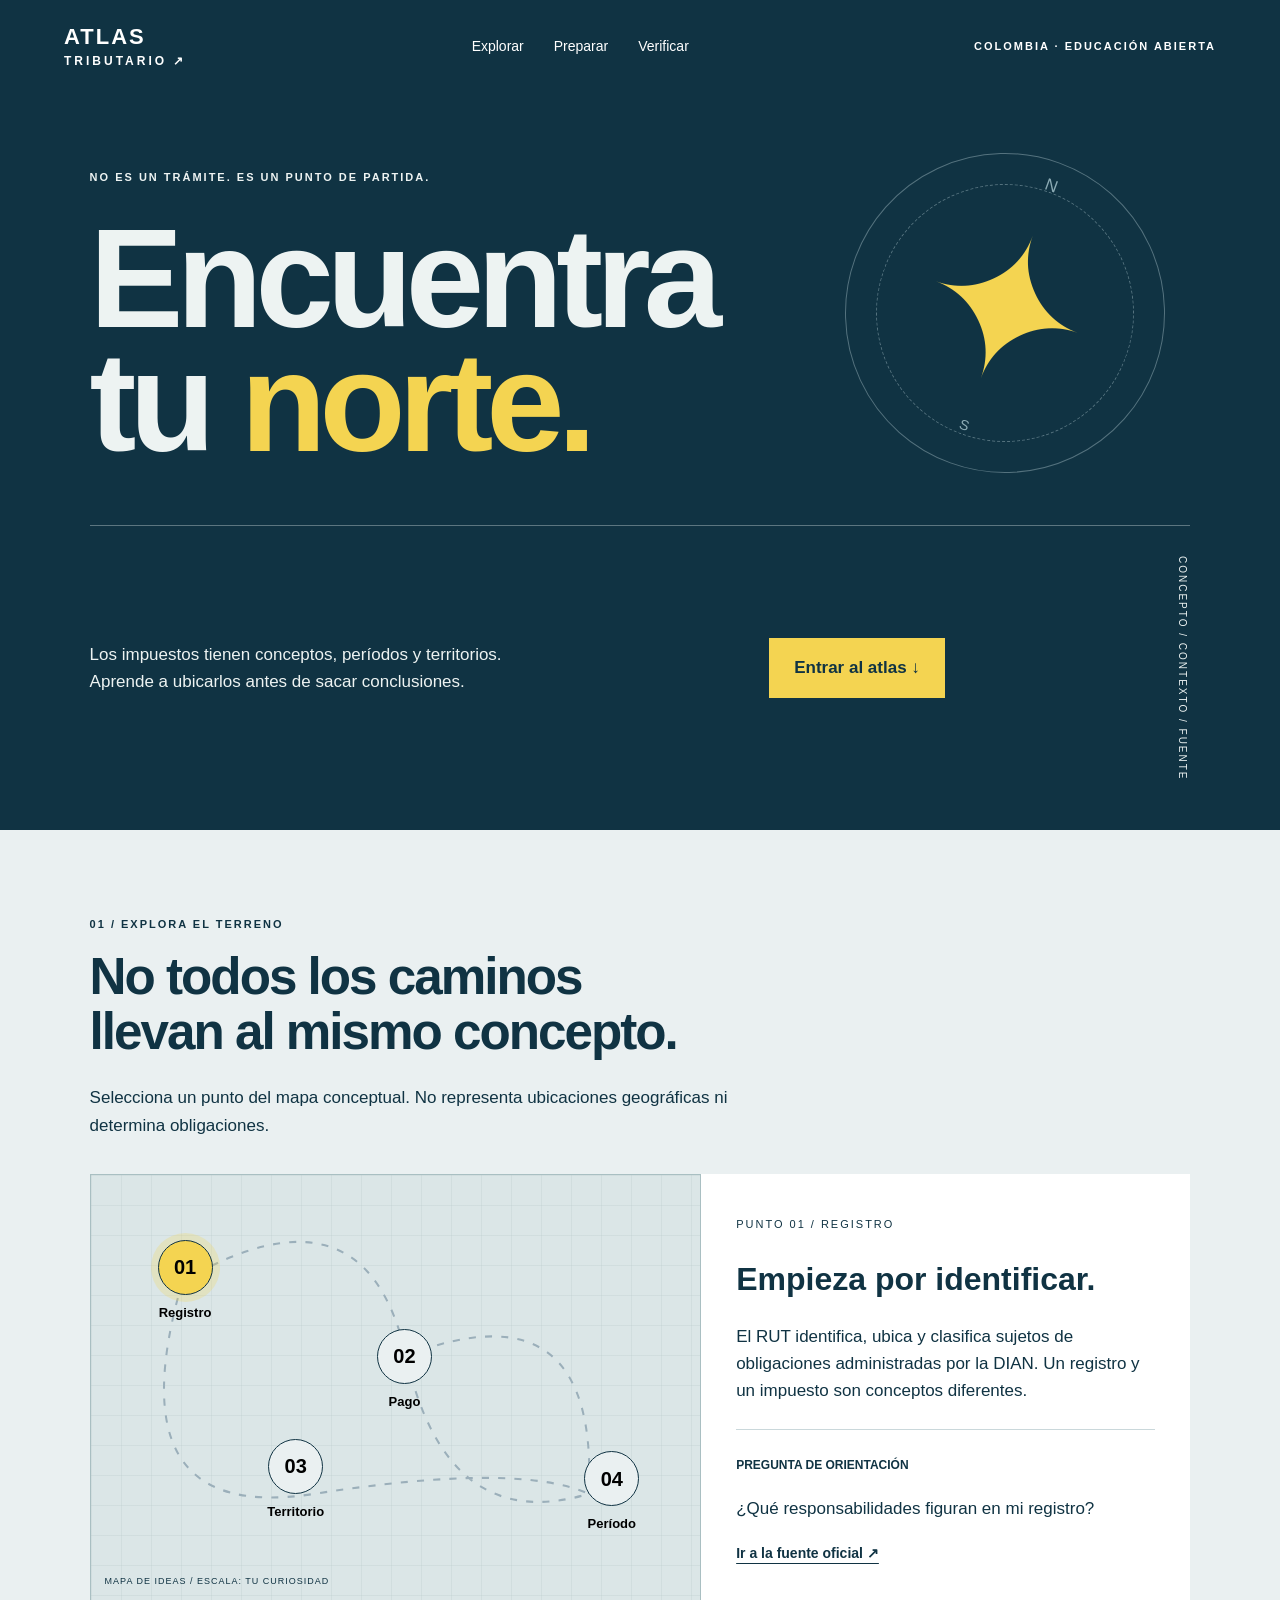
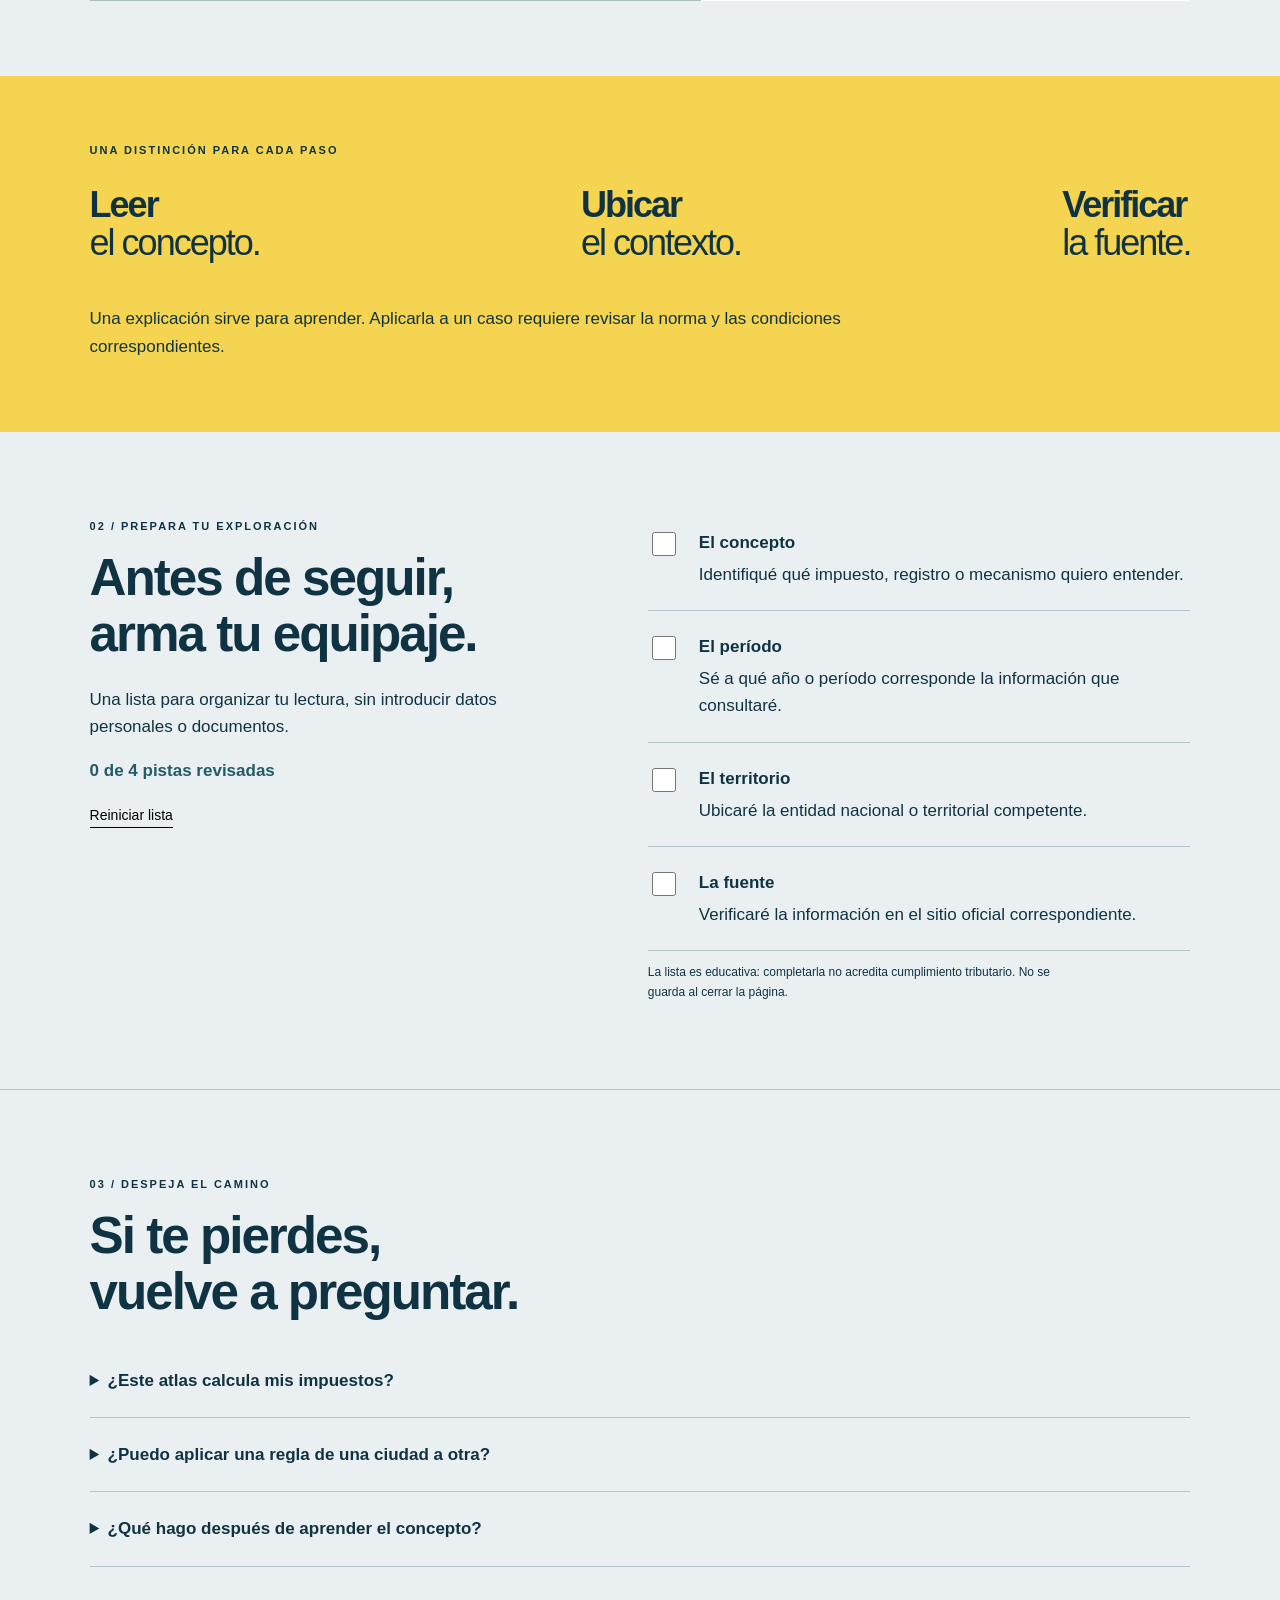
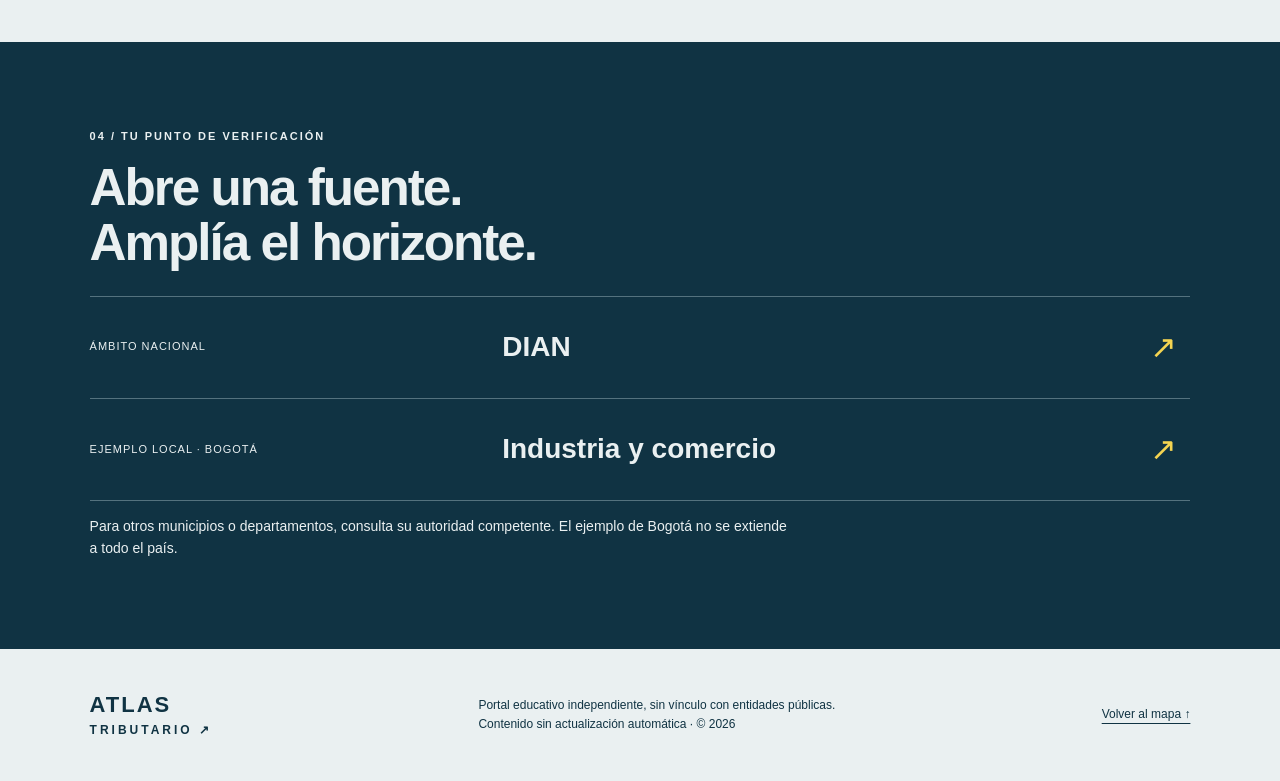
==== index.html @ 51812198 "Add files via upload" ====
<!doctype html><html lang="es"><head><meta charset="utf-8"><meta name="viewport" content="width=device-width,initial-scale=1"><title>Atlas Tributario — Encuentra tu norte</title><meta name="description" content="Explora conceptos de impuestos de Colombia con un atlas educativo interactivo."><link rel="stylesheet" href="estilos.css"><link rel="icon" href="favicon.svg"><script defer src="script.js"></script></head><body><a class="skip" href="#mapa">Saltar al mapa</a><header><a class="brand" href="index.html">ATLAS<span>TRIBUTARIO ↗</span></a><nav><a href="#mapa">Explorar</a><a href="#equipaje">Preparar</a><a href="#fuentes">Verificar</a></nav><span class="country">COLOMBIA · EDUCACIÓN ABIERTA</span></header><main><section class="hero"><p class="eyebrow">NO ES UN TRÁMITE. ES UN PUNTO DE PARTIDA.</p><h1>Encuentra<br>tu <span>norte.</span></h1><div class="hero-bottom"><p>Los impuestos tienen conceptos, períodos y territorios. Aprende a ubicarlos antes de sacar conclusiones.</p><a href="#mapa" class="button">Entrar al atlas ↓</a><span class="coordinate">CONCEPTO / CONTEXTO / FUENTE</span></div><div class="compass" aria-hidden="true"><div> N </div><span>✦</span><small>S</small></div></section><section id="mapa" class="explorer"><div class="heading"><p class="eyebrow">01 / EXPLORA EL TERRENO</p><h2>No todos los caminos<br>llevan al mismo concepto.</h2><p>Selecciona un punto del mapa conceptual. No representa ubicaciones geográficas ni determina obligaciones.</p></div><div class="map-layout"><div class="map" role="group" aria-label="Puntos del mapa conceptual"><svg viewBox="0 0 600 400" preserveAspectRatio="none" aria-hidden="true"><path d="M90 100 Q270 0 310 170 T490 300 M90 100 Q20 330 220 300 T490 300 M310 170 Q500 100 490 300" fill="none" stroke="#9bafba" stroke-width="2" stroke-dasharray="7 9"/></svg><button class="point p0 active" data-point="0" aria-pressed="true"><b>01</b> Registro</button><button class="point p1" data-point="1" aria-pressed="false"><b>02</b> Pago</button><button class="point p2" data-point="2" aria-pressed="false"><b>03</b> Territorio</button><button class="point p3" data-point="3" aria-pressed="false"><b>04</b> Período</button><span class="map-caption">MAPA DE IDEAS / ESCALA: TU CURIOSIDAD</span></div><article class="field-note" aria-live="polite"><span id="topic-label">PUNTO 01 / REGISTRO</span><h3 id="topic-title">Empieza por identificar.</h3><p id="topic-copy">El RUT identifica, ubica y clasifica sujetos de obligaciones administradas por la DIAN. Un registro y un impuesto son conceptos diferentes.</p><div><strong>Pregunta de orientación</strong><p id="topic-question">¿Qué responsabilidades figuran en mi registro?</p></div><a id="topic-source" href="https://www.dian.gov.co/tramitesservicios/tramites-y-servicios/tributarios/Paginas/RUT.aspx" target="_blank" rel="noopener noreferrer">Ir a la fuente oficial ↗</a></article></div></section><section class="distances"><p class="eyebrow">UNA DISTINCIÓN PARA CADA PASO</p><div><h2>Leer<br><span>el concepto.</span></h2><h2>Ubicar<br><span>el contexto.</span></h2><h2>Verificar<br><span>la fuente.</span></h2></div><p>Una explicación sirve para aprender. Aplicarla a un caso requiere revisar la norma y las condiciones correspondientes.</p></section><section id="equipaje" class="packing"><div><p class="eyebrow">02 / PREPARA TU EXPLORACIÓN</p><h2>Antes de seguir,<br>arma tu equipaje.</h2><p>Una lista para organizar tu lectura, sin introducir datos personales o documentos.</p><p class="progress" id="progress" role="status">0 de 4 pistas revisadas</p><button id="reset" class="reset">Reiniciar lista</button></div><div class="checklist"><label><input type="checkbox"><span><b>El concepto</b>Identifiqué qué impuesto, registro o mecanismo quiero entender.</span></label><label><input type="checkbox"><span><b>El período</b>Sé a qué año o período corresponde la información que consultaré.</span></label><label><input type="checkbox"><span><b>El territorio</b>Ubicaré la entidad nacional o territorial competente.</span></label><label><input type="checkbox"><span><b>La fuente</b>Verificaré la información en el sitio oficial correspondiente.</span></label><p class="small">La lista es educativa: completarla no acredita cumplimiento tributario. No se guarda al cerrar la página.</p></div></section><section class="questions"><p class="eyebrow">03 / DESPEJA EL CAMINO</p><h2>Si te pierdes,<br>vuelve a preguntar.</h2><details><summary>¿Este atlas calcula mis impuestos?</summary><p>No. Explica conceptos y propone preguntas de orientación. No presenta declaraciones ni recibe pagos.</p></details><details><summary>¿Puedo aplicar una regla de una ciudad a otra?</summary><p>No la asumas aplicable: verifica la jurisdicción y las reglas de la autoridad competente. Las referencias locales del atlas están identificadas como ejemplos.</p></details><details><summary>¿Qué hago después de aprender el concepto?</summary><p>Consulta la norma, el período y las condiciones de tu caso en las fuentes oficiales. Para orientación individual, acude a un profesional competente.</p></details></section><section id="fuentes" class="sources"><p class="eyebrow">04 / TU PUNTO DE VERIFICACIÓN</p><h2>Abre una fuente.<br>Amplía el horizonte.</h2><a href="https://www.dian.gov.co/" target="_blank" rel="noopener noreferrer"><span>ÁMBITO NACIONAL</span><b>DIAN</b><i>↗</i></a><a href="https://www.haciendabogota.gov.co/es/impuestos/impuesto-de-industria-y-comercio-ica" target="_blank" rel="noopener noreferrer"><span>EJEMPLO LOCAL · BOGOTÁ</span><b>Industria y comercio</b><i>↗</i></a><p>Para otros municipios o departamentos, consulta su autoridad competente. El ejemplo de Bogotá no se extiende a todo el país.</p></section></main><footer><a class="brand" href="index.html">ATLAS<span>TRIBUTARIO ↗</span></a><p>Portal educativo independiente, sin vínculo con entidades públicas.<br>Contenido sin actualización automática · © 2026</p><a href="#mapa">Volver al mapa ↑</a></footer></body></html>
---- estilos.css ----
*{box-sizing:border-box}html{scroll-behavior:smooth}body{margin:0;color:#103343;background:#eaf0f1;font:17px/1.6 Arial,sans-serif}a{color:inherit;text-underline-offset:5px}button{font:inherit;cursor:pointer}a:focus-visible,button:focus-visible,input:focus-visible,summary:focus-visible{outline:3px solid #df5a26;outline-offset:5px}.skip{position:absolute;top:-100px}.skip:focus{top:0;background:white;padding:15px;z-index:10}header{display:flex;justify-content:space-between;align-items:center;gap:25px;padding:25px 5%;background:#103343;color:white}.brand{text-decoration:none;font-weight:900;font-size:22px;line-height:1.1;letter-spacing:2px}.brand span{display:block;font-size:12px;letter-spacing:3px;margin-top:6px}nav{display:flex;gap:30px}nav a{text-decoration:none;font-size:14px}.country,.eyebrow{font-size:11px;font-weight:bold;letter-spacing:2px}.hero{position:relative;background:#103343;color:#edf3f2;padding:65px 7% 50px;overflow:hidden}.hero h1{position:relative;z-index:1;font:900 clamp(70px,11vw,158px)/.88 Arial,sans-serif;letter-spacing:-7px;margin:30px 0 60px}.hero h1 span{color:#f4d451}.hero-bottom{position:relative;z-index:1;display:flex;align-items:center;justify-content:space-between;gap:35px;border-top:1px solid #5c7680;padding-top:30px}.hero-bottom p{max-width:450px;margin:0}.button{background:#f4d451;color:#103343;padding:16px 25px;font-weight:bold;text-decoration:none;white-space:nowrap}.coordinate{font-size:10px;writing-mode:vertical-rl;letter-spacing:2px}.compass{position:absolute;right:9%;top:60px;width:320px;height:320px;border:1px solid #54727e;border-radius:50%;text-align:center;transform:rotate(20deg);color:#8cabb4}.compass:before{content:'';position:absolute;inset:30px;border:1px dashed #54727e;border-radius:50%}.compass div{padding:10px}.compass span{display:block;font-size:200px;line-height:1.1;color:#f4d451}.compass small{display:block}.explorer,.packing,.questions,.sources{padding:75px 7%;max-width:1500px;margin:auto}h2{font-size:clamp(32px,4vw,55px);line-height:1.08;letter-spacing:-2px;margin:15px 0 25px}.heading>p:last-child{max-width:690px}.map-layout{display:grid;grid-template-columns:1.25fr 1fr;margin-top:35px}.map{position:relative;min-height:420px;background-color:#dbe6e7;background-image:linear-gradient(#bdcece55 1px,transparent 1px),linear-gradient(90deg,#bdcece55 1px,transparent 1px);background-size:30px 30px;border:1px solid #a9bfc2}.map svg{position:absolute;inset:0;width:100%;height:100%}.point{position:absolute;display:flex;flex-direction:column;align-items:center;gap:8px;background:none;border:0;font-size:13px;font-weight:bold}.point b{display:grid;place-items:center;width:55px;height:55px;border:1px solid #103343;border-radius:50%;background:#eaf0f1;font-size:20px}.point.active b{background:#f4d451;box-shadow:0 0 0 7px #f4d45140}.p0{top:15%;left:10%}.p1{top:36%;left:46%}.p2{bottom:18%;left:28%}.p3{bottom:15%;right:9%}.map-caption{position:absolute;bottom:12px;left:14px;font-size:9px;letter-spacing:1px}.field-note{background:#fff;padding:35px}.field-note>span{font-size:11px;letter-spacing:2px}.field-note h3{font-size:32px;line-height:1.15;margin:25px 0}.field-note>div{border-top:1px solid #cad8db;margin-top:25px;padding-top:20px}.field-note strong{font-size:12px;text-transform:uppercase}.field-note a{font-size:14px;font-weight:bold}.distances{background:#f4d451;padding:55px 7%}.distances>div{display:flex;justify-content:space-between;gap:30px}.distances h2{font-size:36px}.distances h2 span{font-weight:normal}.distances>p:last-child{max-width:770px}.packing{display:grid;grid-template-columns:1fr 1.1fr;gap:65px}.packing>div>p{max-width:430px}.progress{font-weight:bold;color:#235b69}.reset{background:none;border:0;border-bottom:1px solid;padding:0;font-size:14px}.checklist label{display:flex;gap:20px;padding:22px 0;border-bottom:1px solid #b5c7cd;cursor:pointer}.checklist input{width:24px;height:24px;flex-shrink:0;accent-color:#103343}.checklist b{display:block;margin-bottom:5px}.small{font-size:12px}.questions{border-top:1px solid #b5c7cd}details{padding:23px 0;border-bottom:1px solid #b5c7cd}summary{font-weight:bold;cursor:pointer}details p{max-width:780px}.sources{background:#103343;color:#eaf0f1;max-width:none}.sources>a{display:grid;grid-template-columns:1fr 1.6fr 40px;align-items:center;gap:20px;border-top:1px solid #54727e;padding:25px 0;text-decoration:none}.sources>a:last-of-type{border-bottom:1px solid #54727e}.sources>a>span{font-size:11px;letter-spacing:1px}.sources b{font-size:28px}.sources i{font-size:32px;font-style:normal;color:#f4d451}.sources>p:last-child{font-size:14px;max-width:700px}footer{display:flex;gap:30px;justify-content:space-between;align-items:center;padding:35px 7%}footer p,footer>a:last-child{font-size:12px}@media(max-width:950px){.country{display:none}.compass{right:-40px;opacity:.4}.hero-bottom{flex-wrap:wrap}.coordinate{display:none}.map-layout{grid-template-columns:1fr}.packing{gap:30px}.distances h2{font-size:28px}}@media(max-width:650px){header{flex-wrap:wrap;padding:22px 6%}nav{gap:22px}.hero{padding:45px 6%}.hero h1{font-size:80px;letter-spacing:-4px;margin-bottom:40px}.hero-bottom{gap:25px}.compass{width:260px;height:260px;top:30px;right:-90px}.compass span{font-size:150px}.explorer,.packing,.questions,.sources{padding:50px 6%}.packing{grid-template-columns:1fr}.distances{padding:40px 6%}.distances>div{flex-direction:column;gap:0}.distances h2{margin:10px 0 20px}.field-note{padding:25px}.map{min-height:350px}.sources>a{grid-template-columns:1fr 30px}.sources>a span{grid-column:1/-1}.sources b{font-size:23px}footer{flex-direction:column;align-items:start;padding:30px 6%}}@media(prefers-reduced-motion:reduce){html{scroll-behavior:auto}}
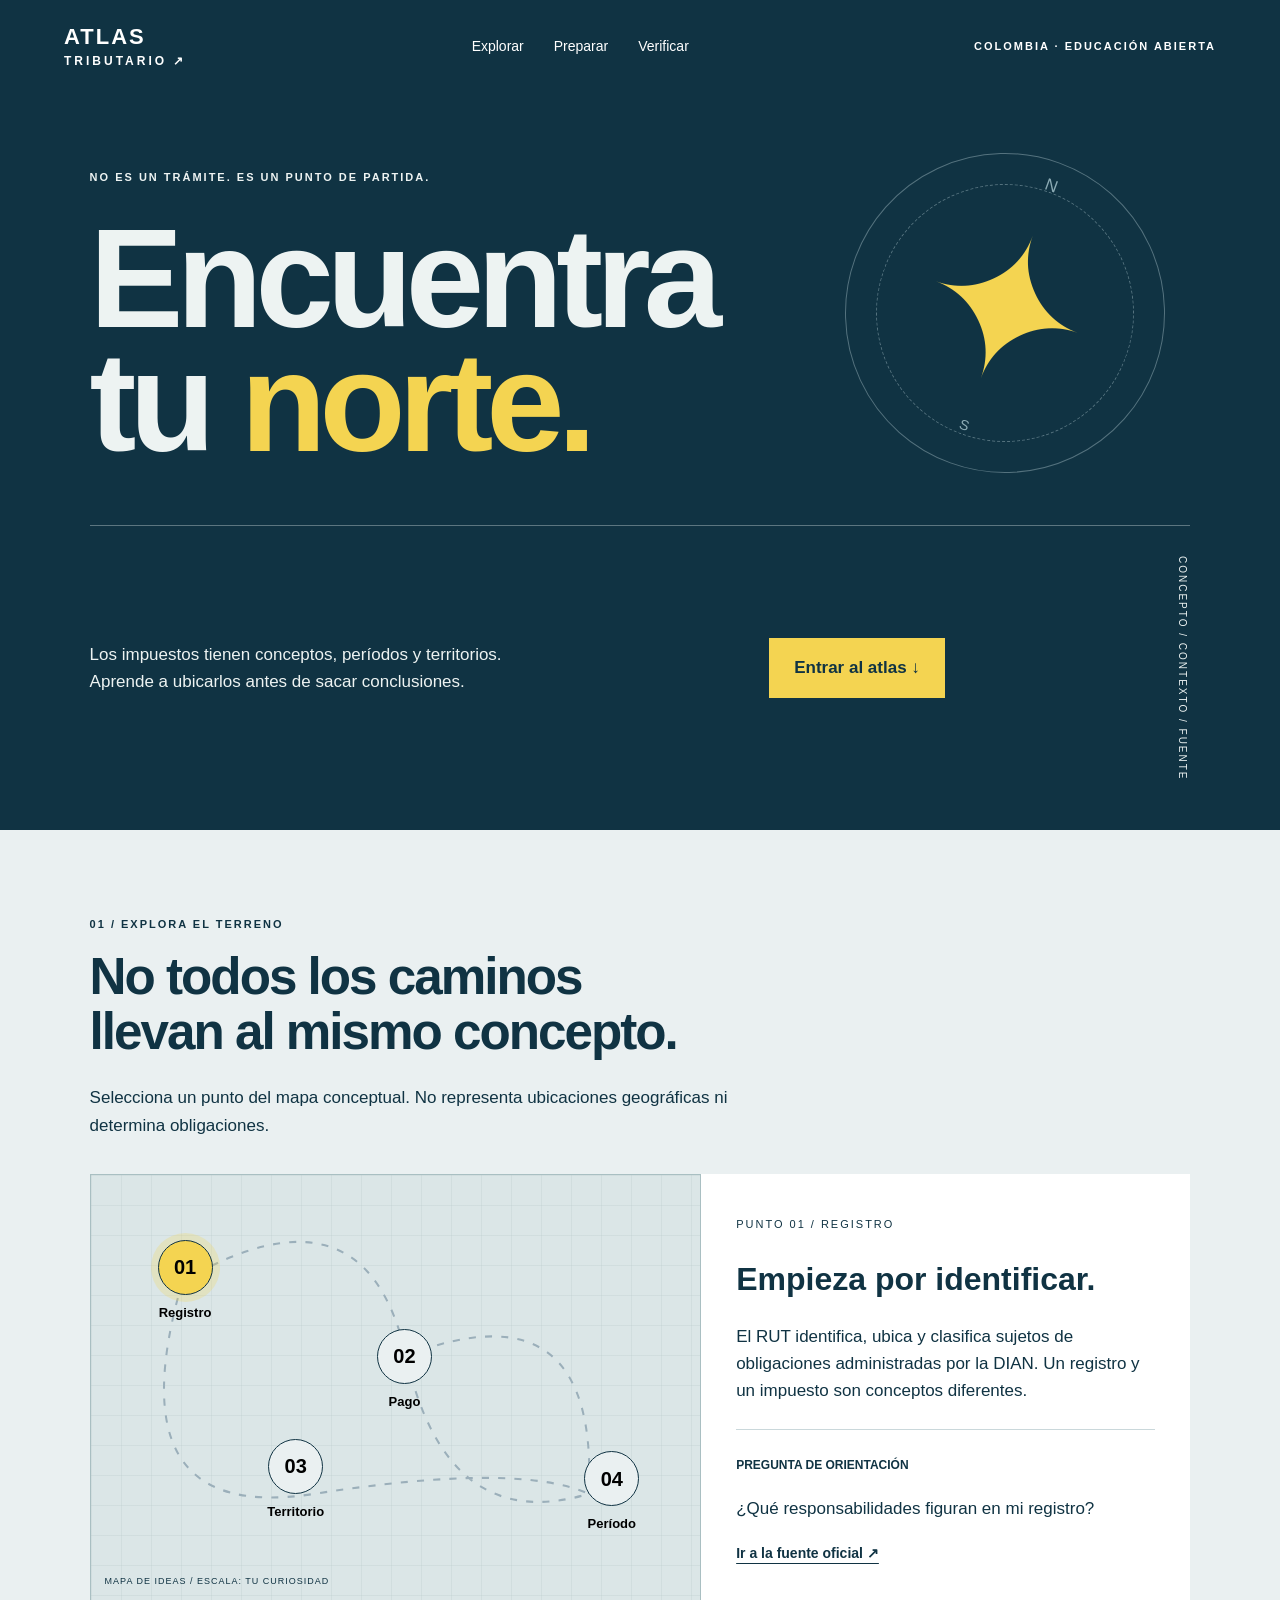
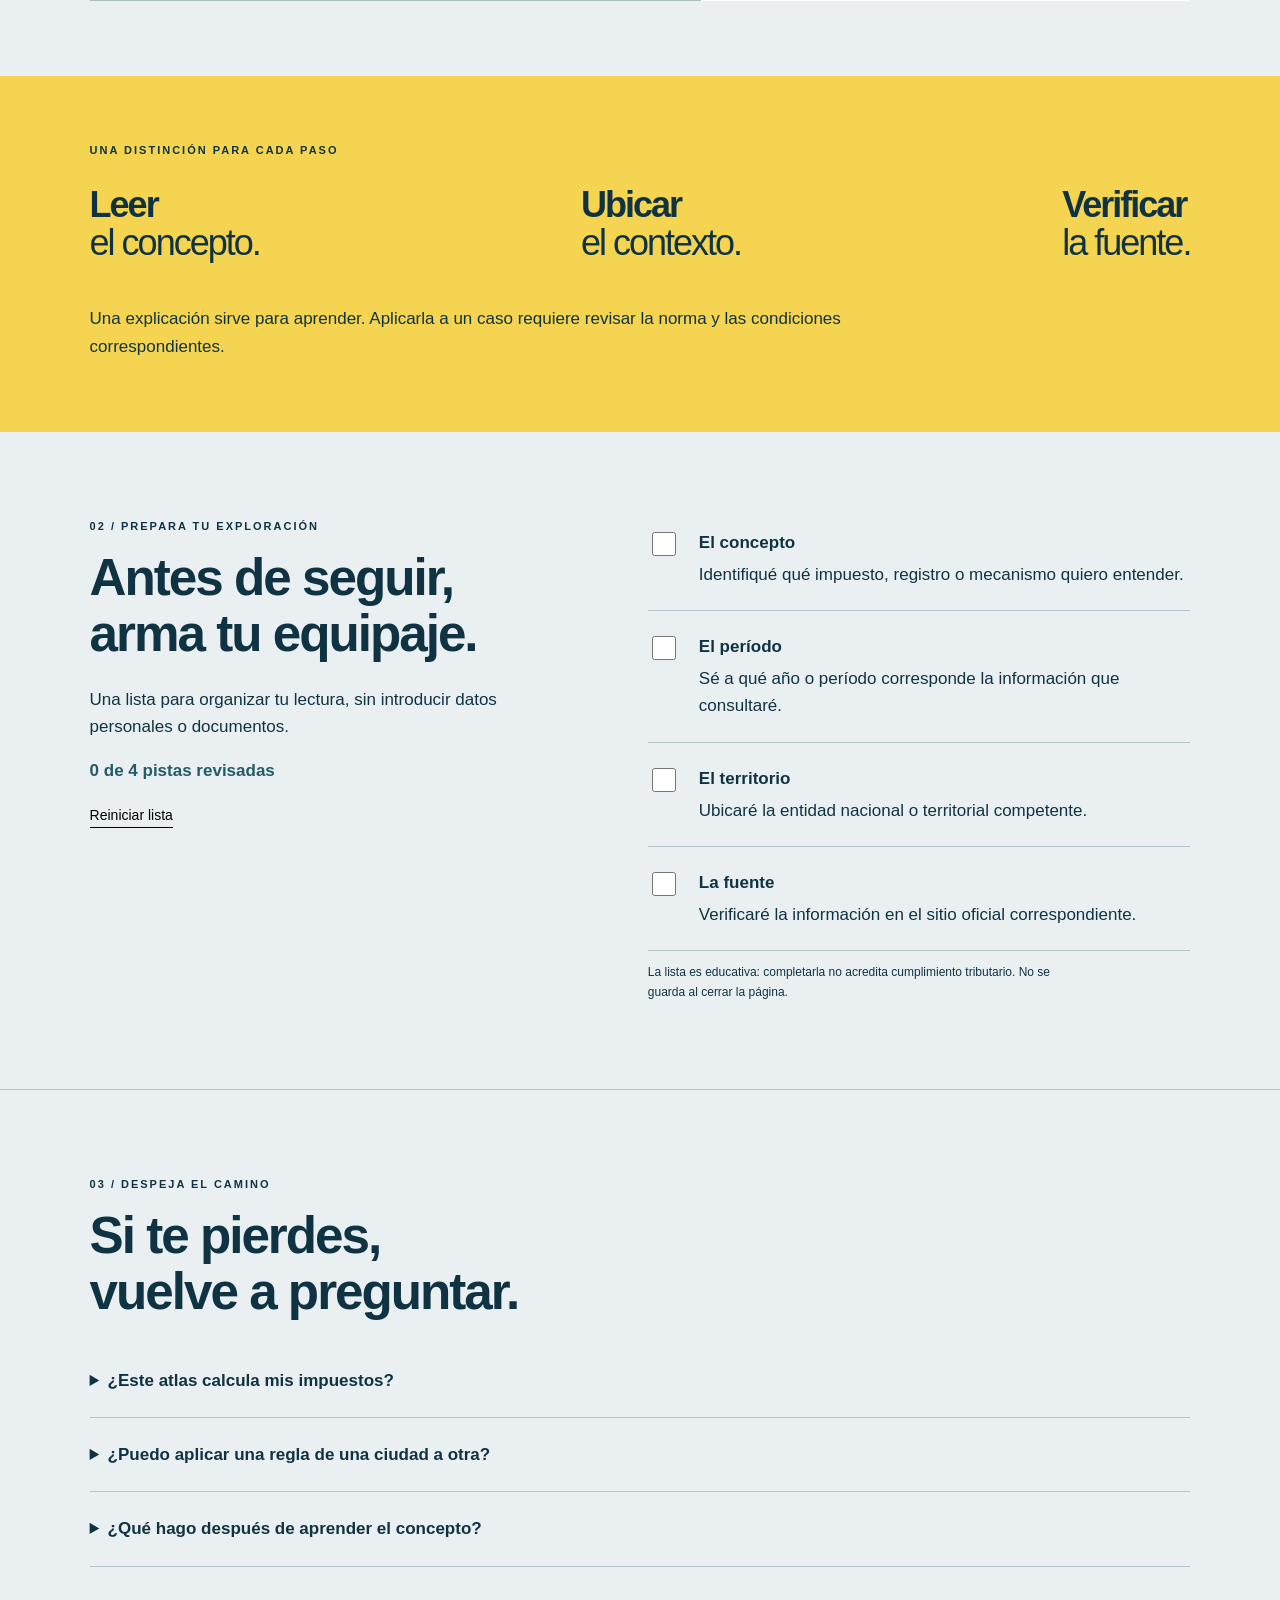
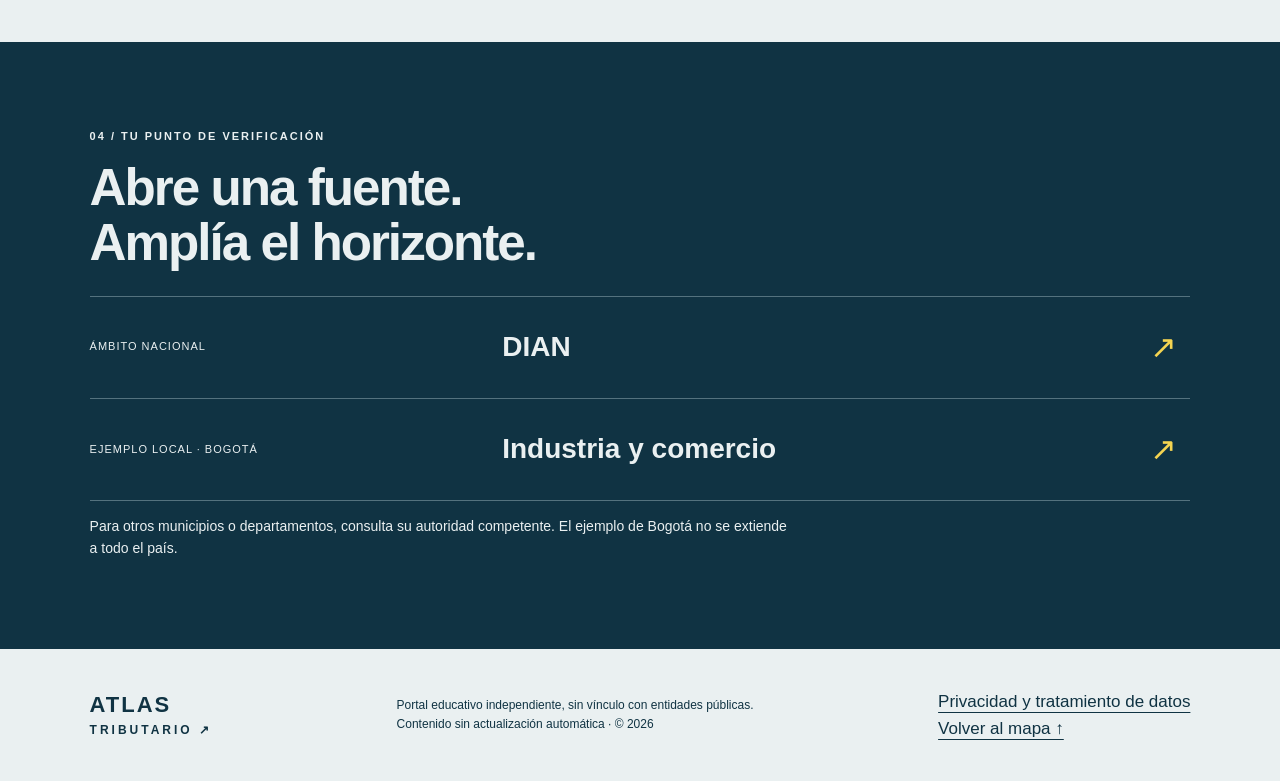
==== commit 9895e727: "Add files via upload" ====
--- a/index.html
+++ b/index.html
@@ -1 +1,2 @@
-<!doctype html><html lang="es"><head><meta charset="utf-8"><meta name="viewport" content="width=device-width,initial-scale=1"><title>Atlas Tributario — Encuentra tu norte</title><meta name="description" content="Explora conceptos de impuestos de Colombia con un atlas educativo interactivo."><link rel="stylesheet" href="estilos.css"><link rel="icon" href="favicon.svg"><script defer src="script.js"></script></head><body><a class="skip" href="#mapa">Saltar al mapa</a><header><a class="brand" href="index.html">ATLAS<span>TRIBUTARIO ↗</span></a><nav><a href="#mapa">Explorar</a><a href="#equipaje">Preparar</a><a href="#fuentes">Verificar</a></nav><span class="country">COLOMBIA · EDUCACIÓN ABIERTA</span></header><main><section class="hero"><p class="eyebrow">NO ES UN TRÁMITE. ES UN PUNTO DE PARTIDA.</p><h1>Encuentra<br>tu <span>norte.</span></h1><div class="hero-bottom"><p>Los impuestos tienen conceptos, períodos y territorios. Aprende a ubicarlos antes de sacar conclusiones.</p><a href="#mapa" class="button">Entrar al atlas ↓</a><span class="coordinate">CONCEPTO / CONTEXTO / FUENTE</span></div><div class="compass" aria-hidden="true"><div> N </div><span>✦</span><small>S</small></div></section><section id="mapa" class="explorer"><div class="heading"><p class="eyebrow">01 / EXPLORA EL TERRENO</p><h2>No todos los caminos<br>llevan al mismo concepto.</h2><p>Selecciona un punto del mapa conceptual. No representa ubicaciones geográficas ni determina obligaciones.</p></div><div class="map-layout"><div class="map" role="group" aria-label="Puntos del mapa conceptual"><svg viewBox="0 0 600 400" preserveAspectRatio="none" aria-hidden="true"><path d="M90 100 Q270 0 310 170 T490 300 M90 100 Q20 330 220 300 T490 300 M310 170 Q500 100 490 300" fill="none" stroke="#9bafba" stroke-width="2" stroke-dasharray="7 9"/></svg><button class="point p0 active" data-point="0" aria-pressed="true"><b>01</b> Registro</button><button class="point p1" data-point="1" aria-pressed="false"><b>02</b> Pago</button><button class="point p2" data-point="2" aria-pressed="false"><b>03</b> Territorio</button><button class="point p3" data-point="3" aria-pressed="false"><b>04</b> Período</button><span class="map-caption">MAPA DE IDEAS / ESCALA: TU CURIOSIDAD</span></div><article class="field-note" aria-live="polite"><span id="topic-label">PUNTO 01 / REGISTRO</span><h3 id="topic-title">Empieza por identificar.</h3><p id="topic-copy">El RUT identifica, ubica y clasifica sujetos de obligaciones administradas por la DIAN. Un registro y un impuesto son conceptos diferentes.</p><div><strong>Pregunta de orientación</strong><p id="topic-question">¿Qué responsabilidades figuran en mi registro?</p></div><a id="topic-source" href="https://www.dian.gov.co/tramitesservicios/tramites-y-servicios/tributarios/Paginas/RUT.aspx" target="_blank" rel="noopener noreferrer">Ir a la fuente oficial ↗</a></article></div></section><section class="distances"><p class="eyebrow">UNA DISTINCIÓN PARA CADA PASO</p><div><h2>Leer<br><span>el concepto.</span></h2><h2>Ubicar<br><span>el contexto.</span></h2><h2>Verificar<br><span>la fuente.</span></h2></div><p>Una explicación sirve para aprender. Aplicarla a un caso requiere revisar la norma y las condiciones correspondientes.</p></section><section id="equipaje" class="packing"><div><p class="eyebrow">02 / PREPARA TU EXPLORACIÓN</p><h2>Antes de seguir,<br>arma tu equipaje.</h2><p>Una lista para organizar tu lectura, sin introducir datos personales o documentos.</p><p class="progress" id="progress" role="status">0 de 4 pistas revisadas</p><button id="reset" class="reset">Reiniciar lista</button></div><div class="checklist"><label><input type="checkbox"><span><b>El concepto</b>Identifiqué qué impuesto, registro o mecanismo quiero entender.</span></label><label><input type="checkbox"><span><b>El período</b>Sé a qué año o período corresponde la información que consultaré.</span></label><label><input type="checkbox"><span><b>El territorio</b>Ubicaré la entidad nacional o territorial competente.</span></label><label><input type="checkbox"><span><b>La fuente</b>Verificaré la información en el sitio oficial correspondiente.</span></label><p class="small">La lista es educativa: completarla no acredita cumplimiento tributario. No se guarda al cerrar la página.</p></div></section><section class="questions"><p class="eyebrow">03 / DESPEJA EL CAMINO</p><h2>Si te pierdes,<br>vuelve a preguntar.</h2><details><summary>¿Este atlas calcula mis impuestos?</summary><p>No. Explica conceptos y propone preguntas de orientación. No presenta declaraciones ni recibe pagos.</p></details><details><summary>¿Puedo aplicar una regla de una ciudad a otra?</summary><p>No la asumas aplicable: verifica la jurisdicción y las reglas de la autoridad competente. Las referencias locales del atlas están identificadas como ejemplos.</p></details><details><summary>¿Qué hago después de aprender el concepto?</summary><p>Consulta la norma, el período y las condiciones de tu caso en las fuentes oficiales. Para orientación individual, acude a un profesional competente.</p></details></section><section id="fuentes" class="sources"><p class="eyebrow">04 / TU PUNTO DE VERIFICACIÓN</p><h2>Abre una fuente.<br>Amplía el horizonte.</h2><a href="https://www.dian.gov.co/" target="_blank" rel="noopener noreferrer"><span>ÁMBITO NACIONAL</span><b>DIAN</b><i>↗</i></a><a href="https://www.haciendabogota.gov.co/es/impuestos/impuesto-de-industria-y-comercio-ica" target="_blank" rel="noopener noreferrer"><span>EJEMPLO LOCAL · BOGOTÁ</span><b>Industria y comercio</b><i>↗</i></a><p>Para otros municipios o departamentos, consulta su autoridad competente. El ejemplo de Bogotá no se extiende a todo el país.</p></section></main><footer><a class="brand" href="index.html">ATLAS<span>TRIBUTARIO ↗</span></a><p>Portal educativo independiente, sin vínculo con entidades públicas.<br>Contenido sin actualización automática · © 2026</p><a href="#mapa">Volver al mapa ↑</a></footer></body></html>
+<!doctype html><html lang="es"><head><meta charset="utf-8"><meta name="viewport" content="width=device-width,initial-scale=1"><title>Atlas Tributario — Encuentra tu norte</title><meta name="description" content="Explora conceptos de impuestos de Colombia con un atlas educativo interactivo."><link rel="stylesheet" href="estilos.css"><link rel="icon" href="favicon.svg"><script defer src="script.js"></script></head><body><a class="skip" href="#mapa">Saltar al mapa</a><header><a class="brand" href="index.html">ATLAS<span>TRIBUTARIO ↗</span></a><nav><a href="#mapa">Explorar</a><a href="#equipaje">Preparar</a><a href="#fuentes">Verificar</a></nav><span class="country">COLOMBIA · EDUCACIÓN ABIERTA</span></header><main><section class="hero"><p class="eyebrow">NO ES UN TRÁMITE. ES UN PUNTO DE PARTIDA.</p><h1>Encuentra<br>tu <span>norte.</span></h1><div class="hero-bottom"><p>Los impuestos tienen conceptos, períodos y territorios. Aprende a ubicarlos antes de sacar conclusiones.</p><a href="#mapa" class="button">Entrar al atlas ↓</a><span class="coordinate">CONCEPTO / CONTEXTO / FUENTE</span></div><div class="compass" aria-hidden="true"><div> N </div><span>✦</span><small>S</small></div></section><section id="mapa" class="explorer"><div class="heading"><p class="eyebrow">01 / EXPLORA EL TERRENO</p><h2>No todos los caminos<br>llevan al mismo concepto.</h2><p>Selecciona un punto del mapa conceptual. No representa ubicaciones geográficas ni determina obligaciones.</p></div><div class="map-layout"><div class="map" role="group" aria-label="Puntos del mapa conceptual"><svg viewBox="0 0 600 400" preserveAspectRatio="none" aria-hidden="true"><path d="M90 100 Q270 0 310 170 T490 300 M90 100 Q20 330 220 300 T490 300 M310 170 Q500 100 490 300" fill="none" stroke="#9bafba" stroke-width="2" stroke-dasharray="7 9"/></svg><button class="point p0 active" data-point="0" aria-pressed="true"><b>01</b> Registro</button><button class="point p1" data-point="1" aria-pressed="false"><b>02</b> Pago</button><button class="point p2" data-point="2" aria-pressed="false"><b>03</b> Territorio</button><button class="point p3" data-point="3" aria-pressed="false"><b>04</b> Período</button><span class="map-caption">MAPA DE IDEAS / ESCALA: TU CURIOSIDAD</span></div><article class="field-note" aria-live="polite"><span id="topic-label">PUNTO 01 / REGISTRO</span><h3 id="topic-title">Empieza por identificar.</h3><p id="topic-copy">El RUT identifica, ubica y clasifica sujetos de obligaciones administradas por la DIAN. Un registro y un impuesto son conceptos diferentes.</p><div><strong>Pregunta de orientación</strong><p id="topic-question">¿Qué responsabilidades figuran en mi registro?</p></div><a id="topic-source" href="https://www.dian.gov.co/tramitesservicios/tramites-y-servicios/tributarios/Paginas/RUT.aspx" target="_blank" rel="noopener noreferrer">Ir a la fuente oficial ↗</a></article></div></section><section class="distances"><p class="eyebrow">UNA DISTINCIÓN PARA CADA PASO</p><div><h2>Leer<br><span>el concepto.</span></h2><h2>Ubicar<br><span>el contexto.</span></h2><h2>Verificar<br><span>la fuente.</span></h2></div><p>Una explicación sirve para aprender. Aplicarla a un caso requiere revisar la norma y las condiciones correspondientes.</p></section><section id="equipaje" class="packing"><div><p class="eyebrow">02 / PREPARA TU EXPLORACIÓN</p><h2>Antes de seguir,<br>arma tu equipaje.</h2><p>Una lista para organizar tu lectura, sin introducir datos personales o documentos.</p><p class="progress" id="progress" role="status">0 de 4 pistas revisadas</p><button id="reset" class="reset">Reiniciar lista</button></div><div class="checklist"><label><input type="checkbox"><span><b>El concepto</b>Identifiqué qué impuesto, registro o mecanismo quiero entender.</span></label><label><input type="checkbox"><span><b>El período</b>Sé a qué año o período corresponde la información que consultaré.</span></label><label><input type="checkbox"><span><b>El territorio</b>Ubicaré la entidad nacional o territorial competente.</span></label><label><input type="checkbox"><span><b>La fuente</b>Verificaré la información en el sitio oficial correspondiente.</span></label><p class="small">La lista es educativa: completarla no acredita cumplimiento tributario. No se guarda al cerrar la página.</p></div></section><section class="questions"><p class="eyebrow">03 / DESPEJA EL CAMINO</p><h2>Si te pierdes,<br>vuelve a preguntar.</h2><details><summary>¿Este atlas calcula mis impuestos?</summary><p>No. Explica conceptos y propone preguntas de orientación. No presenta declaraciones ni recibe pagos.</p></details><details><summary>¿Puedo aplicar una regla de una ciudad a otra?</summary><p>No la asumas aplicable: verifica la jurisdicción y las reglas de la autoridad competente. Las referencias locales del atlas están identificadas como ejemplos.</p></details><details><summary>¿Qué hago después de aprender el concepto?</summary><p>Consulta la norma, el período y las condiciones de tu caso en las fuentes oficiales. Para orientación individual, acude a un profesional competente.</p></details></section><section id="fuentes" class="sources"><p class="eyebrow">04 / TU PUNTO DE VERIFICACIÓN</p><h2>Abre una fuente.<br>Amplía el horizonte.</h2><a href="https://www.dian.gov.co/" target="_blank" rel="noopener noreferrer"><span>ÁMBITO NACIONAL</span><b>DIAN</b><i>↗</i></a><a href="https://www.haciendabogota.gov.co/es/impuestos/impuesto-de-industria-y-comercio-ica" target="_blank" rel="noopener noreferrer"><span>EJEMPLO LOCAL · BOGOTÁ</span><b>Industria y comercio</b><i>↗</i></a><p>Para otros municipios o departamentos, consulta su autoridad competente. El ejemplo de Bogotá no se extiende a todo el país.</p></section></main><footer><a class="brand" href="index.html">ATLAS<span>TRIBUTARIO ↗</span></a><p>Portal educativo independiente, sin vínculo con entidades públicas.<br>Contenido sin actualización automática · © 2026</p><div><a href="privacidad.html">Privacidad y tratamiento de datos</a><br><a href="#mapa">Volver al mapa ↑</a></div></footer></body></html>
+
